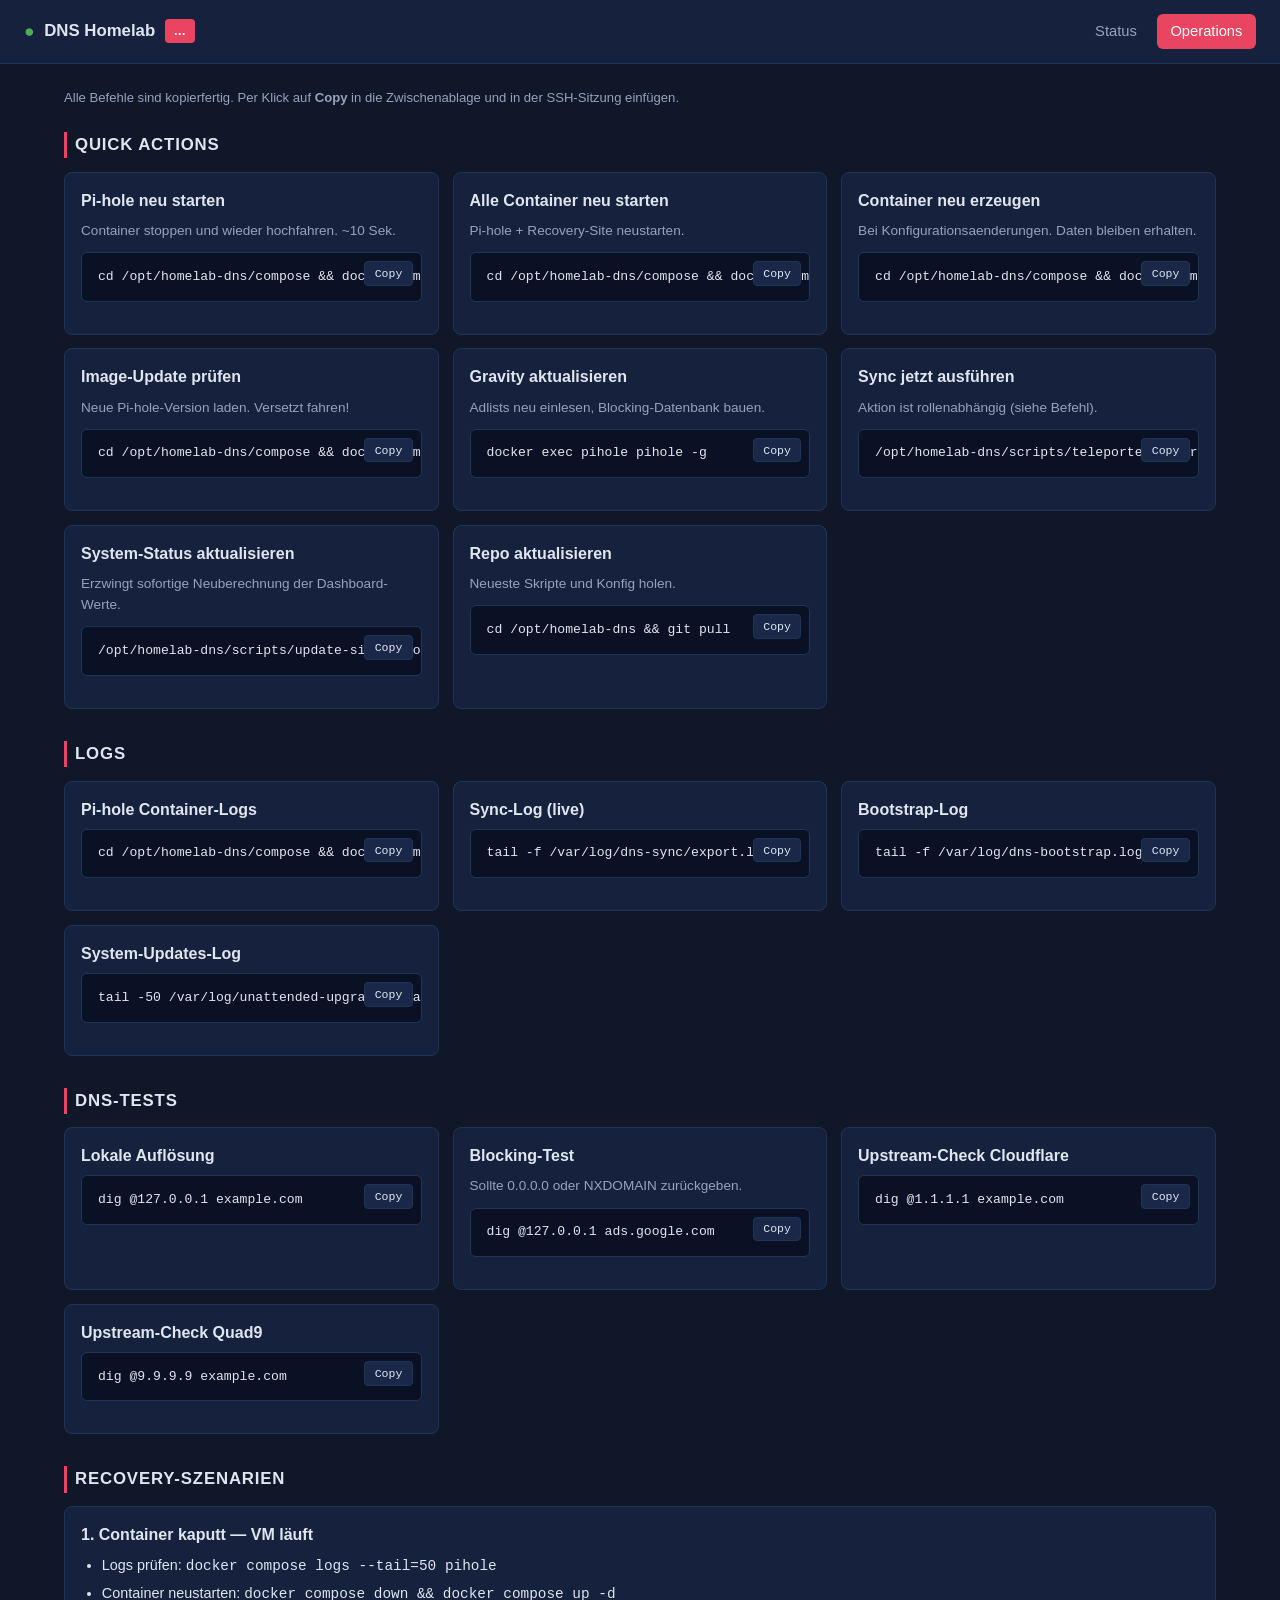
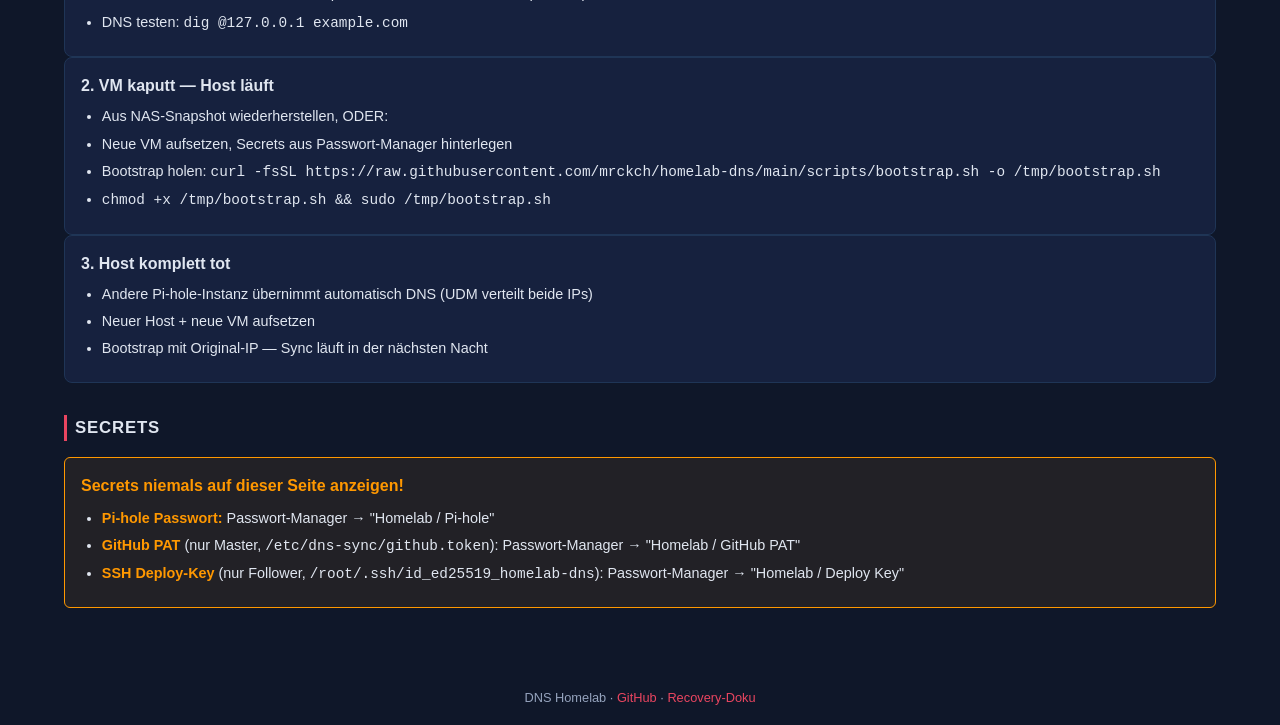
==== recovery-site/ops.html @ 46939794 "Major rewrite: two-phase bootstrap, dns1/dns2 rename, rich dashboard with sparklines, ops page" ====
<!DOCTYPE html>
<html lang="de">
<head>
    <meta charset="UTF-8">
    <meta name="viewport" content="width=device-width, initial-scale=1.0">
    <title>DNS Homelab — Operations</title>
    <link rel="stylesheet" href="style.css">
</head>
<body>

<header class="topbar">
    <div class="brand">
        <span class="brand-mark">●</span>
        <span class="brand-text">DNS Homelab</span>
        <span class="brand-host" id="brand-host">…</span>
    </div>
    <nav>
        <a href="/">Status</a>
        <a href="/ops.html" class="active">Operations</a>
    </nav>
</header>

<main>
    <p class="hint">Alle Befehle sind kopierfertig. Per Klick auf <strong>Copy</strong> in die Zwischenablage und in der SSH-Sitzung einfügen.</p>

    <!-- ───── Quick Actions ───── -->
    <section>
        <h2>Quick Actions</h2>
        <div class="action-grid">
            <div class="action-card">
                <h3>Pi-hole neu starten</h3>
                <p>Container stoppen und wieder hochfahren. ~10 Sek.</p>
                <div class="cmd-block"><code>cd /opt/homelab-dns/compose &amp;&amp; docker compose restart pihole</code><button class="copy-btn" onclick="copyCmd(this)">Copy</button></div>
            </div>
            <div class="action-card">
                <h3>Alle Container neu starten</h3>
                <p>Pi-hole + Recovery-Site neustarten.</p>
                <div class="cmd-block"><code>cd /opt/homelab-dns/compose &amp;&amp; docker compose restart</code><button class="copy-btn" onclick="copyCmd(this)">Copy</button></div>
            </div>
            <div class="action-card">
                <h3>Container neu erzeugen</h3>
                <p>Bei Konfigurationsaenderungen. Daten bleiben erhalten.</p>
                <div class="cmd-block"><code>cd /opt/homelab-dns/compose &amp;&amp; docker compose up -d --force-recreate</code><button class="copy-btn" onclick="copyCmd(this)">Copy</button></div>
            </div>
            <div class="action-card">
                <h3>Image-Update prüfen</h3>
                <p>Neue Pi-hole-Version laden. Versetzt fahren!</p>
                <div class="cmd-block"><code>cd /opt/homelab-dns/compose &amp;&amp; docker compose pull &amp;&amp; docker compose up -d</code><button class="copy-btn" onclick="copyCmd(this)">Copy</button></div>
            </div>
            <div class="action-card">
                <h3>Gravity aktualisieren</h3>
                <p>Adlists neu einlesen, Blocking-Datenbank bauen.</p>
                <div class="cmd-block"><code>docker exec pihole pihole -g</code><button class="copy-btn" onclick="copyCmd(this)">Copy</button></div>
            </div>
            <div class="action-card">
                <h3>Sync jetzt ausführen</h3>
                <p id="sync-desc">Aktion ist rollenabhängig (siehe Befehl).</p>
                <div class="cmd-block"><code id="sync-cmd">/opt/homelab-dns/scripts/teleporter-export.sh</code><button class="copy-btn" onclick="copyCmd(this)">Copy</button></div>
            </div>
            <div class="action-card">
                <h3>System-Status aktualisieren</h3>
                <p>Erzwingt sofortige Neuberechnung der Dashboard-Werte.</p>
                <div class="cmd-block"><code>/opt/homelab-dns/scripts/update-site-info.sh</code><button class="copy-btn" onclick="copyCmd(this)">Copy</button></div>
            </div>
            <div class="action-card">
                <h3>Repo aktualisieren</h3>
                <p>Neueste Skripte und Konfig holen.</p>
                <div class="cmd-block"><code>cd /opt/homelab-dns &amp;&amp; git pull</code><button class="copy-btn" onclick="copyCmd(this)">Copy</button></div>
            </div>
        </div>
    </section>

    <!-- ───── Logs ───── -->
    <section>
        <h2>Logs</h2>
        <div class="action-grid">
            <div class="action-card">
                <h3>Pi-hole Container-Logs</h3>
                <div class="cmd-block"><code>cd /opt/homelab-dns/compose &amp;&amp; docker compose logs -f --tail=100 pihole</code><button class="copy-btn" onclick="copyCmd(this)">Copy</button></div>
            </div>
            <div class="action-card">
                <h3>Sync-Log (live)</h3>
                <div class="cmd-block"><code id="log-cmd">tail -f /var/log/dns-sync/export.log</code><button class="copy-btn" onclick="copyCmd(this)">Copy</button></div>
            </div>
            <div class="action-card">
                <h3>Bootstrap-Log</h3>
                <div class="cmd-block"><code>tail -f /var/log/dns-bootstrap.log</code><button class="copy-btn" onclick="copyCmd(this)">Copy</button></div>
            </div>
            <div class="action-card">
                <h3>System-Updates-Log</h3>
                <div class="cmd-block"><code>tail -50 /var/log/unattended-upgrades/unattended-upgrades.log</code><button class="copy-btn" onclick="copyCmd(this)">Copy</button></div>
            </div>
        </div>
    </section>

    <!-- ───── DNS-Tests ───── -->
    <section>
        <h2>DNS-Tests</h2>
        <div class="action-grid">
            <div class="action-card">
                <h3>Lokale Auflösung</h3>
                <div class="cmd-block"><code>dig @127.0.0.1 example.com</code><button class="copy-btn" onclick="copyCmd(this)">Copy</button></div>
            </div>
            <div class="action-card">
                <h3>Blocking-Test</h3>
                <p>Sollte 0.0.0.0 oder NXDOMAIN zurückgeben.</p>
                <div class="cmd-block"><code>dig @127.0.0.1 ads.google.com</code><button class="copy-btn" onclick="copyCmd(this)">Copy</button></div>
            </div>
            <div class="action-card">
                <h3>Upstream-Check Cloudflare</h3>
                <div class="cmd-block"><code>dig @1.1.1.1 example.com</code><button class="copy-btn" onclick="copyCmd(this)">Copy</button></div>
            </div>
            <div class="action-card">
                <h3>Upstream-Check Quad9</h3>
                <div class="cmd-block"><code>dig @9.9.9.9 example.com</code><button class="copy-btn" onclick="copyCmd(this)">Copy</button></div>
            </div>
        </div>
    </section>

    <!-- ───── Recovery ───── -->
    <section>
        <h2>Recovery-Szenarien</h2>

        <div class="action-card">
            <h3>1. Container kaputt — VM läuft</h3>
            <ul class="compact">
                <li>Logs prüfen: <code>docker compose logs --tail=50 pihole</code></li>
                <li>Container neustarten: <code>docker compose down &amp;&amp; docker compose up -d</code></li>
                <li>DNS testen: <code>dig @127.0.0.1 example.com</code></li>
            </ul>
        </div>

        <div class="action-card">
            <h3>2. VM kaputt — Host läuft</h3>
            <ul class="compact">
                <li>Aus NAS-Snapshot wiederherstellen, ODER:</li>
                <li>Neue VM aufsetzen, Secrets aus Passwort-Manager hinterlegen</li>
                <li>Bootstrap holen: <code>curl -fsSL https://raw.githubusercontent.com/mrckch/homelab-dns/main/scripts/bootstrap.sh -o /tmp/bootstrap.sh</code></li>
                <li><code>chmod +x /tmp/bootstrap.sh &amp;&amp; sudo /tmp/bootstrap.sh</code></li>
            </ul>
        </div>

        <div class="action-card">
            <h3>3. Host komplett tot</h3>
            <ul class="compact">
                <li>Andere Pi-hole-Instanz übernimmt automatisch DNS (UDM verteilt beide IPs)</li>
                <li>Neuer Host + neue VM aufsetzen</li>
                <li>Bootstrap mit Original-IP — Sync läuft in der nächsten Nacht</li>
            </ul>
        </div>
    </section>

    <!-- ───── Secrets ───── -->
    <section>
        <h2>Secrets</h2>
        <div class="warning">
            <strong>Secrets niemals auf dieser Seite anzeigen!</strong>
            <ul class="compact" style="margin-top:0.5rem">
                <li><strong>Pi-hole Passwort:</strong> Passwort-Manager → "Homelab / Pi-hole"</li>
                <li><strong>GitHub PAT</strong> (nur Master, <code>/etc/dns-sync/github.token</code>): Passwort-Manager → "Homelab / GitHub PAT"</li>
                <li><strong>SSH Deploy-Key</strong> (nur Follower, <code>/root/.ssh/id_ed25519_homelab-dns</code>): Passwort-Manager → "Homelab / Deploy Key"</li>
            </ul>
        </div>
    </section>

</main>

<footer>
    <span>DNS Homelab · <a href="https://github.com/mrckch/homelab-dns" target="_blank">GitHub</a> · <a href="https://github.com/mrckch/homelab-dns/blob/main/docs/recovery.md" target="_blank">Recovery-Doku</a></span>
</footer>

<script>
fetch('/system-status.json?_=' + Date.now())
    .then(function (r) { return r.json(); })
    .then(function (d) {
        document.getElementById('brand-host').textContent = d.hostname || '–';
        var role = d.role;
        if (role === 'master') {
            document.getElementById('sync-cmd').textContent = '/opt/homelab-dns/scripts/teleporter-export.sh';
            document.getElementById('log-cmd').textContent  = 'tail -f /var/log/dns-sync/export.log';
            document.getElementById('sync-desc').textContent = 'Master: Export erzwingen, Push auf GitHub.';
        } else if (role === 'follower') {
            document.getElementById('sync-cmd').textContent = '/opt/homelab-dns/scripts/teleporter-import.sh';
            document.getElementById('log-cmd').textContent  = 'tail -f /var/log/dns-sync/import.log';
            document.getElementById('sync-desc').textContent = 'Follower: Pull von GitHub, Import in Pi-hole.';
        }
    })
    .catch(function () {});

function copyCmd(btn) {
    var code = btn.parentElement.querySelector('code');
    var text = code.textContent;
    if (navigator.clipboard) {
        navigator.clipboard.writeText(text).then(function () {
            btn.textContent = 'Kopiert!';
            btn.classList.add('copied');
            setTimeout(function () { btn.textContent = 'Copy'; btn.classList.remove('copied'); }, 1500);
        });
    } else {
        var r = document.createRange();
        r.selectNodeContents(code);
        var s = window.getSelection();
        s.removeAllRanges();
        s.addRange(r);
        document.execCommand('copy');
        s.removeAllRanges();
        btn.textContent = 'Kopiert!';
        btn.classList.add('copied');
        setTimeout(function () { btn.textContent = 'Copy'; btn.classList.remove('copied'); }, 1500);
    }
}
</script>
</body>
</html>
---- recovery-site/style.css ----
:root {
    --bg: #0f1729;
    --surface: #16213e;
    --surface-2: #1a2748;
    --border: #1f3556;
    --text: #e0e6f0;
    --text-muted: #95a3bd;
    --accent: #e94560;
    --accent-hover: #ff6b81;
    --code-bg: #0a1124;
    --green: #4caf50;
    --orange: #ff9800;
    --red: #f44336;
    --blue: #5bc0eb;
}

* { margin: 0; padding: 0; box-sizing: border-box; }

html, body {
    background: var(--bg);
    color: var(--text);
    font-family: -apple-system, BlinkMacSystemFont, "Segoe UI", Roboto, sans-serif;
    line-height: 1.55;
    min-height: 100vh;
}

.topbar {
    background: var(--surface);
    border-bottom: 1px solid var(--border);
    padding: 0.85rem 1.5rem;
    display: flex;
    align-items: center;
    justify-content: space-between;
    flex-wrap: wrap;
    position: sticky;
    top: 0;
    z-index: 10;
}
.brand {
    display: flex;
    align-items: center;
    gap: 0.6rem;
    font-size: 1.05rem;
}
.brand-mark {
    color: var(--green);
    font-size: 1.1rem;
    animation: pulse 2s ease-in-out infinite;
}
@keyframes pulse {
    0%, 100% { opacity: 1; }
    50%      { opacity: 0.4; }
}
.brand-text { font-weight: 600; }
.brand-host {
    background: var(--accent);
    color: white;
    padding: 0.15rem 0.55rem;
    border-radius: 4px;
    font-size: 0.78rem;
    font-weight: bold;
    letter-spacing: 0.05em;
}
.topbar nav { display: flex; gap: 0.4rem; }
.topbar nav a {
    color: var(--text-muted);
    text-decoration: none;
    padding: 0.4rem 0.85rem;
    border-radius: 6px;
    font-size: 0.92rem;
    font-weight: 500;
}
.topbar nav a:hover {
    background: var(--surface-2);
    color: var(--text);
}
.topbar nav a.active {
    background: var(--accent);
    color: white;
}

main {
    max-width: 1200px;
    margin: 0 auto;
    padding: 1.5rem;
}

.hint {
    color: var(--text-muted);
    font-size: 0.82rem;
    margin-bottom: 1.5rem;
}

section { margin-bottom: 2rem; }

h2 {
    color: var(--text);
    font-size: 1.05rem;
    font-weight: 600;
    margin-bottom: 0.85rem;
    padding-left: 0.5rem;
    border-left: 3px solid var(--accent);
    text-transform: uppercase;
    letter-spacing: 0.05em;
}

.grid {
    display: grid;
    gap: 0.85rem;
}
.grid-2 { grid-template-columns: repeat(auto-fit, minmax(280px, 1fr)); }
.grid-3 { grid-template-columns: repeat(auto-fit, minmax(220px, 1fr)); }
.grid-4 { grid-template-columns: repeat(auto-fit, minmax(200px, 1fr)); }

.card {
    background: var(--surface);
    border: 1px solid var(--border);
    border-radius: 8px;
    padding: 1.1rem;
    transition: border-color 0.2s;
}
.card:hover { border-color: var(--accent); }
.card.no-pad { padding: 0; overflow: hidden; }

.card-label {
    color: var(--text-muted);
    font-size: 0.75rem;
    text-transform: uppercase;
    letter-spacing: 0.06em;
    margin-bottom: 0.4rem;
}
.card-value {
    font-size: 1.5rem;
    font-weight: 700;
    line-height: 1.2;
}
.card-value-sm {
    font-size: 1.05rem;
    font-weight: 600;
}
.card-sub {
    color: var(--text-muted);
    font-size: 0.78rem;
    margin-top: 0.3rem;
}

.bar {
    margin-top: 0.7rem;
    background: var(--code-bg);
    border-radius: 3px;
    height: 6px;
    overflow: hidden;
}
.bar-fill {
    height: 100%;
    border-radius: 3px;
    transition: width 0.5s, background-color 0.5s;
    width: 0%;
    background: var(--green);
}

.row {
    display: flex;
    justify-content: space-between;
    align-items: center;
    padding: 0.55rem 0;
    border-bottom: 1px solid var(--border);
}
.row:last-child { border-bottom: none; }
.label { color: var(--text-muted); font-size: 0.88rem; }
.value { font-weight: 600; font-size: 0.92rem; text-align: right; }

.table {
    width: 100%;
    border-collapse: collapse;
    font-size: 0.88rem;
}
.table th, .table td {
    padding: 0.7rem 1rem;
    text-align: left;
    border-bottom: 1px solid var(--border);
}
.table th {
    background: var(--surface-2);
    color: var(--text-muted);
    font-size: 0.72rem;
    text-transform: uppercase;
    letter-spacing: 0.06em;
    font-weight: 600;
}
.table tbody tr:last-child td { border-bottom: none; }
.table tbody tr:hover { background: var(--surface-2); }

.badge {
    display: inline-block;
    padding: 0.18rem 0.55rem;
    border-radius: 4px;
    font-size: 0.75rem;
    font-weight: 600;
    line-height: 1.4;
}
.badge-ok    { background: rgba(76, 175, 80, 0.18);  color: var(--green); }
.badge-warn  { background: rgba(255, 152, 0, 0.18);  color: var(--orange); }
.badge-error { background: rgba(244, 67, 54, 0.18);  color: var(--red); }
.badge-info  { background: rgba(91, 192, 235, 0.18); color: var(--blue); }

.mono {
    font-family: "Cascadia Code", "Fira Code", "Consolas", monospace;
    font-size: 0.83rem;
}

a { color: var(--accent); text-decoration: none; }
a:hover { color: var(--accent-hover); text-decoration: underline; }

.log {
    background: var(--code-bg);
    border: 1px solid var(--border);
    border-radius: 6px;
    padding: 1rem;
    font-family: "Cascadia Code", "Fira Code", monospace;
    font-size: 0.82rem;
    color: var(--text);
    overflow-x: auto;
    white-space: pre-wrap;
    word-break: break-word;
}

footer {
    max-width: 1200px;
    margin: 0 auto;
    padding: 1.5rem;
    color: var(--text-muted);
    font-size: 0.8rem;
    text-align: center;
}

/* ── Operations Page ── */
.cmd-block {
    position: relative;
    background: var(--code-bg);
    border: 1px solid var(--border);
    border-radius: 6px;
    padding: 0.85rem 4rem 0.85rem 1rem;
    margin: 0.4rem 0 1rem;
    font-family: "Cascadia Code", "Fira Code", monospace;
    font-size: 0.82rem;
    overflow-x: auto;
}
.cmd-block code { color: var(--text); white-space: pre; }
.copy-btn {
    position: absolute;
    top: 0.5rem;
    right: 0.5rem;
    background: var(--surface-2);
    color: var(--text);
    border: 1px solid var(--border);
    border-radius: 4px;
    padding: 0.3rem 0.6rem;
    cursor: pointer;
    font-size: 0.72rem;
    font-family: inherit;
}
.copy-btn:hover { background: var(--accent); border-color: var(--accent); }
.copy-btn.copied { background: var(--green); border-color: var(--green); color: white; }

.action-grid {
    display: grid;
    grid-template-columns: repeat(auto-fit, minmax(280px, 1fr));
    gap: 0.85rem;
    margin-bottom: 1rem;
}
.action-card {
    background: var(--surface);
    border: 1px solid var(--border);
    border-radius: 8px;
    padding: 1rem;
}
.action-card h3 {
    font-size: 1rem;
    margin-bottom: 0.4rem;
}
.action-card p {
    color: var(--text-muted);
    font-size: 0.85rem;
    margin-bottom: 0.7rem;
}

.warning {
    background: rgba(255, 152, 0, 0.08);
    border: 1px solid var(--orange);
    border-radius: 6px;
    padding: 1rem;
    margin: 1rem 0;
}
.warning strong { color: var(--orange); }

ul.compact { padding-left: 1.3rem; margin: 0.4rem 0; }
ul.compact li { margin: 0.3rem 0; font-size: 0.9rem; }
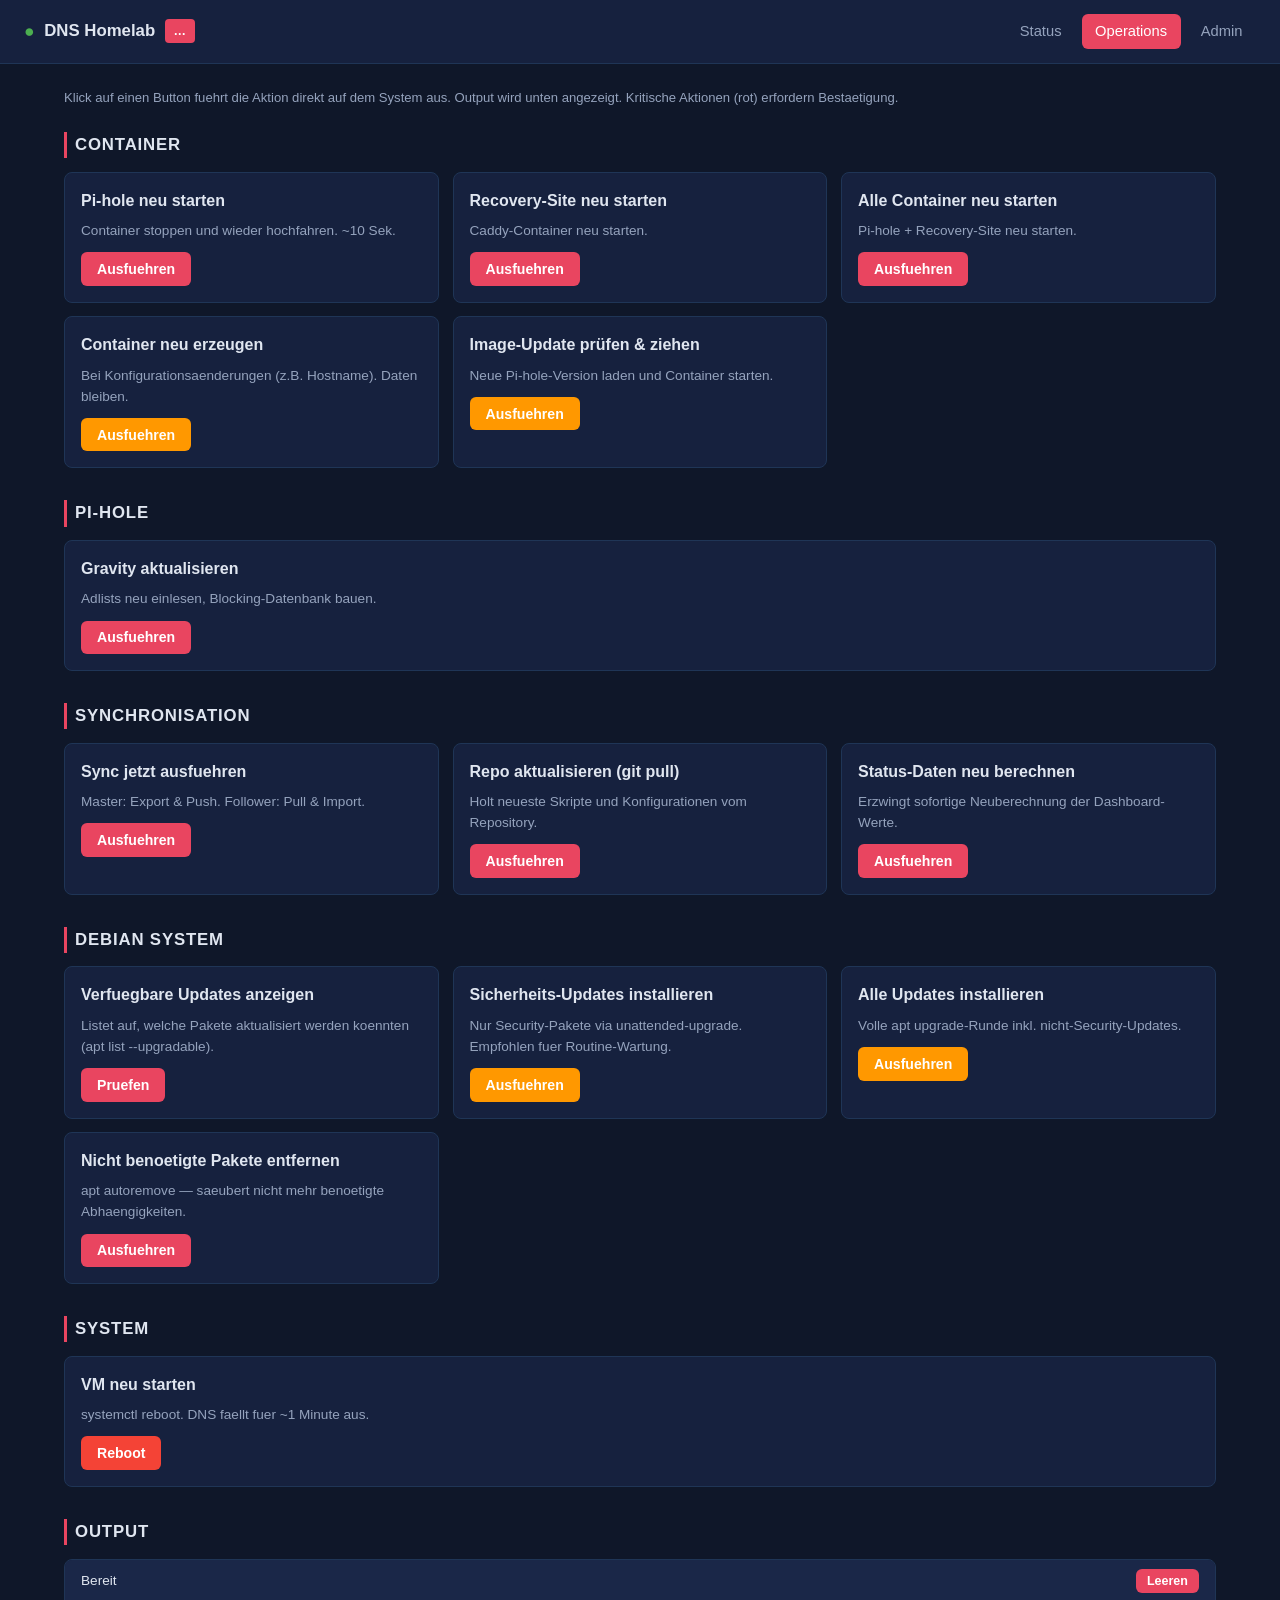
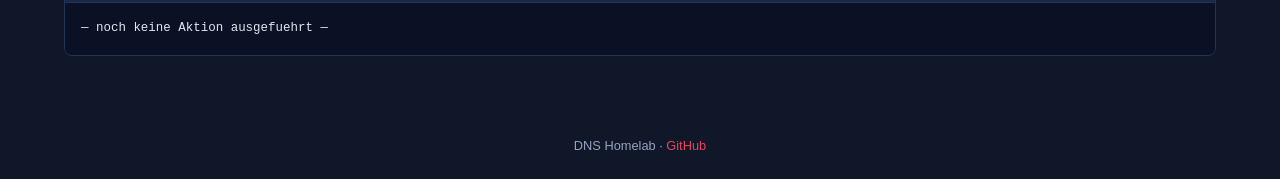
==== commit e02592a5: "Add executable API: FastAPI service + Caddy proxy + ops buttons + admin auth UI - api/server.py: Fas" ====
--- a/recovery-site/ops.html
+++ b/recovery-site/ops.html
@@ -17,198 +17,138 @@
     <nav>
         <a href="/">Status</a>
         <a href="/ops.html" class="active">Operations</a>
+        <a href="/admin.html">Admin</a>
     </nav>
 </header>
 
 <main>
-    <p class="hint">Alle Befehle sind kopierfertig. Per Klick auf <strong>Copy</strong> in die Zwischenablage und in der SSH-Sitzung einfügen.</p>
+    <p class="hint">Klick auf einen Button fuehrt die Aktion direkt auf dem System aus.
+    Output wird unten angezeigt. Kritische Aktionen (rot) erfordern Bestaetigung.</p>
 
-    <!-- ───── Quick Actions ───── -->
+    <!-- ───── Container ───── -->
     <section>
-        <h2>Quick Actions</h2>
+        <h2>Container</h2>
         <div class="action-grid">
             <div class="action-card">
                 <h3>Pi-hole neu starten</h3>
                 <p>Container stoppen und wieder hochfahren. ~10 Sek.</p>
-                <div class="cmd-block"><code>cd /opt/homelab-dns/compose &amp;&amp; docker compose restart pihole</code><button class="copy-btn" onclick="copyCmd(this)">Copy</button></div>
+                <button class="btn" data-action="restart-pihole">Ausfuehren</button>
+            </div>
+            <div class="action-card">
+                <h3>Recovery-Site neu starten</h3>
+                <p>Caddy-Container neu starten.</p>
+                <button class="btn" data-action="restart-recovery">Ausfuehren</button>
             </div>
             <div class="action-card">
                 <h3>Alle Container neu starten</h3>
-                <p>Pi-hole + Recovery-Site neustarten.</p>
-                <div class="cmd-block"><code>cd /opt/homelab-dns/compose &amp;&amp; docker compose restart</code><button class="copy-btn" onclick="copyCmd(this)">Copy</button></div>
+                <p>Pi-hole + Recovery-Site neu starten.</p>
+                <button class="btn" data-action="restart-all">Ausfuehren</button>
             </div>
             <div class="action-card">
                 <h3>Container neu erzeugen</h3>
-                <p>Bei Konfigurationsaenderungen. Daten bleiben erhalten.</p>
-                <div class="cmd-block"><code>cd /opt/homelab-dns/compose &amp;&amp; docker compose up -d --force-recreate</code><button class="copy-btn" onclick="copyCmd(this)">Copy</button></div>
+                <p>Bei Konfigurationsaenderungen (z.B. Hostname). Daten bleiben.</p>
+                <button class="btn btn-warn" data-action="recreate-all" data-confirm="Container werden neu erzeugt. Kurzer DNS-Ausfall.">Ausfuehren</button>
             </div>
             <div class="action-card">
-                <h3>Image-Update prüfen</h3>
-                <p>Neue Pi-hole-Version laden. Versetzt fahren!</p>
-                <div class="cmd-block"><code>cd /opt/homelab-dns/compose &amp;&amp; docker compose pull &amp;&amp; docker compose up -d</code><button class="copy-btn" onclick="copyCmd(this)">Copy</button></div>
-            </div>
-            <div class="action-card">
-                <h3>Gravity aktualisieren</h3>
-                <p>Adlists neu einlesen, Blocking-Datenbank bauen.</p>
-                <div class="cmd-block"><code>docker exec pihole pihole -g</code><button class="copy-btn" onclick="copyCmd(this)">Copy</button></div>
-            </div>
-            <div class="action-card">
-                <h3>Sync jetzt ausführen</h3>
-                <p id="sync-desc">Aktion ist rollenabhängig (siehe Befehl).</p>
-                <div class="cmd-block"><code id="sync-cmd">/opt/homelab-dns/scripts/teleporter-export.sh</code><button class="copy-btn" onclick="copyCmd(this)">Copy</button></div>
-            </div>
-            <div class="action-card">
-                <h3>System-Status aktualisieren</h3>
-                <p>Erzwingt sofortige Neuberechnung der Dashboard-Werte.</p>
-                <div class="cmd-block"><code>/opt/homelab-dns/scripts/update-site-info.sh</code><button class="copy-btn" onclick="copyCmd(this)">Copy</button></div>
-            </div>
-            <div class="action-card">
-                <h3>Repo aktualisieren</h3>
-                <p>Neueste Skripte und Konfig holen.</p>
-                <div class="cmd-block"><code>cd /opt/homelab-dns &amp;&amp; git pull</code><button class="copy-btn" onclick="copyCmd(this)">Copy</button></div>
+                <h3>Image-Update prüfen &amp; ziehen</h3>
+                <p>Neue Pi-hole-Version laden und Container starten.</p>
+                <button class="btn btn-warn" data-action="pull-images" data-confirm="Neue Images werden geladen und Container neu gestartet.">Ausfuehren</button>
             </div>
         </div>
     </section>
 
-    <!-- ───── Logs ───── -->
+    <!-- ───── Pi-hole ───── -->
     <section>
-        <h2>Logs</h2>
+        <h2>Pi-hole</h2>
         <div class="action-grid">
             <div class="action-card">
-                <h3>Pi-hole Container-Logs</h3>
-                <div class="cmd-block"><code>cd /opt/homelab-dns/compose &amp;&amp; docker compose logs -f --tail=100 pihole</code><button class="copy-btn" onclick="copyCmd(this)">Copy</button></div>
-            </div>
-            <div class="action-card">
-                <h3>Sync-Log (live)</h3>
-                <div class="cmd-block"><code id="log-cmd">tail -f /var/log/dns-sync/export.log</code><button class="copy-btn" onclick="copyCmd(this)">Copy</button></div>
-            </div>
-            <div class="action-card">
-                <h3>Bootstrap-Log</h3>
-                <div class="cmd-block"><code>tail -f /var/log/dns-bootstrap.log</code><button class="copy-btn" onclick="copyCmd(this)">Copy</button></div>
-            </div>
-            <div class="action-card">
-                <h3>System-Updates-Log</h3>
-                <div class="cmd-block"><code>tail -50 /var/log/unattended-upgrades/unattended-upgrades.log</code><button class="copy-btn" onclick="copyCmd(this)">Copy</button></div>
+                <h3>Gravity aktualisieren</h3>
+                <p>Adlists neu einlesen, Blocking-Datenbank bauen.</p>
+                <button class="btn" data-action="update-gravity">Ausfuehren</button>
             </div>
         </div>
     </section>
 
-    <!-- ───── DNS-Tests ───── -->
+    <!-- ───── Sync ───── -->
     <section>
-        <h2>DNS-Tests</h2>
+        <h2>Synchronisation</h2>
         <div class="action-grid">
             <div class="action-card">
-                <h3>Lokale Auflösung</h3>
-                <div class="cmd-block"><code>dig @127.0.0.1 example.com</code><button class="copy-btn" onclick="copyCmd(this)">Copy</button></div>
+                <h3>Sync jetzt ausfuehren</h3>
+                <p id="sync-desc">Master: Export &amp; Push. Follower: Pull &amp; Import.</p>
+                <button class="btn" data-action="run-sync">Ausfuehren</button>
             </div>
             <div class="action-card">
-                <h3>Blocking-Test</h3>
-                <p>Sollte 0.0.0.0 oder NXDOMAIN zurückgeben.</p>
-                <div class="cmd-block"><code>dig @127.0.0.1 ads.google.com</code><button class="copy-btn" onclick="copyCmd(this)">Copy</button></div>
+                <h3>Repo aktualisieren (git pull)</h3>
+                <p>Holt neueste Skripte und Konfigurationen vom Repository.</p>
+                <button class="btn" data-action="git-pull">Ausfuehren</button>
             </div>
             <div class="action-card">
-                <h3>Upstream-Check Cloudflare</h3>
-                <div class="cmd-block"><code>dig @1.1.1.1 example.com</code><button class="copy-btn" onclick="copyCmd(this)">Copy</button></div>
-            </div>
-            <div class="action-card">
-                <h3>Upstream-Check Quad9</h3>
-                <div class="cmd-block"><code>dig @9.9.9.9 example.com</code><button class="copy-btn" onclick="copyCmd(this)">Copy</button></div>
+                <h3>Status-Daten neu berechnen</h3>
+                <p>Erzwingt sofortige Neuberechnung der Dashboard-Werte.</p>
+                <button class="btn" data-action="refresh-status">Ausfuehren</button>
             </div>
         </div>
     </section>
 
-    <!-- ───── Recovery ───── -->
+    <!-- ───── Debian System ───── -->
     <section>
-        <h2>Recovery-Szenarien</h2>
-
-        <div class="action-card">
-            <h3>1. Container kaputt — VM läuft</h3>
-            <ul class="compact">
-                <li>Logs prüfen: <code>docker compose logs --tail=50 pihole</code></li>
-                <li>Container neustarten: <code>docker compose down &amp;&amp; docker compose up -d</code></li>
-                <li>DNS testen: <code>dig @127.0.0.1 example.com</code></li>
-            </ul>
-        </div>
-
-        <div class="action-card">
-            <h3>2. VM kaputt — Host läuft</h3>
-            <ul class="compact">
-                <li>Aus NAS-Snapshot wiederherstellen, ODER:</li>
-                <li>Neue VM aufsetzen, Secrets aus Passwort-Manager hinterlegen</li>
-                <li>Bootstrap holen: <code>curl -fsSL https://raw.githubusercontent.com/mrckch/homelab-dns/main/scripts/bootstrap.sh -o /tmp/bootstrap.sh</code></li>
-                <li><code>chmod +x /tmp/bootstrap.sh &amp;&amp; sudo /tmp/bootstrap.sh</code></li>
-            </ul>
-        </div>
-
-        <div class="action-card">
-            <h3>3. Host komplett tot</h3>
-            <ul class="compact">
-                <li>Andere Pi-hole-Instanz übernimmt automatisch DNS (UDM verteilt beide IPs)</li>
-                <li>Neuer Host + neue VM aufsetzen</li>
-                <li>Bootstrap mit Original-IP — Sync läuft in der nächsten Nacht</li>
-            </ul>
+        <h2>Debian System</h2>
+        <div class="action-grid">
+            <div class="action-card">
+                <h3>Verfuegbare Updates anzeigen</h3>
+                <p>Listet auf, welche Pakete aktualisiert werden koennten (apt list --upgradable).</p>
+                <button class="btn" data-action="apt-list-upgradable">Pruefen</button>
+            </div>
+            <div class="action-card">
+                <h3>Sicherheits-Updates installieren</h3>
+                <p>Nur Security-Pakete via unattended-upgrade. Empfohlen fuer Routine-Wartung.</p>
+                <button class="btn btn-warn" data-action="apt-upgrade-security" data-confirm="Sicherheits-Updates werden installiert. Kann mehrere Minuten dauern.">Ausfuehren</button>
+            </div>
+            <div class="action-card">
+                <h3>Alle Updates installieren</h3>
+                <p>Volle apt upgrade-Runde inkl. nicht-Security-Updates.</p>
+                <button class="btn btn-warn" data-action="apt-upgrade-all" data-confirm="ALLE verfuegbaren Pakete werden aktualisiert. Bis zu 30 Minuten.">Ausfuehren</button>
+            </div>
+            <div class="action-card">
+                <h3>Nicht benoetigte Pakete entfernen</h3>
+                <p>apt autoremove — saeubert nicht mehr benoetigte Abhaengigkeiten.</p>
+                <button class="btn" data-action="apt-autoremove">Ausfuehren</button>
+            </div>
         </div>
     </section>
 
-    <!-- ───── Secrets ───── -->
+    <!-- ───── System Danger ───── -->
     <section>
-        <h2>Secrets</h2>
-        <div class="warning">
-            <strong>Secrets niemals auf dieser Seite anzeigen!</strong>
-            <ul class="compact" style="margin-top:0.5rem">
-                <li><strong>Pi-hole Passwort:</strong> Passwort-Manager → "Homelab / Pi-hole"</li>
-                <li><strong>GitHub PAT</strong> (nur Master, <code>/etc/dns-sync/github.token</code>): Passwort-Manager → "Homelab / GitHub PAT"</li>
-                <li><strong>SSH Deploy-Key</strong> (nur Follower, <code>/root/.ssh/id_ed25519_homelab-dns</code>): Passwort-Manager → "Homelab / Deploy Key"</li>
-            </ul>
+        <h2>System</h2>
+        <div class="action-grid">
+            <div class="action-card">
+                <h3>VM neu starten</h3>
+                <p>systemctl reboot. DNS faellt fuer ~1 Minute aus.</p>
+                <button class="btn btn-danger" data-action="reboot" data-confirm="Die VM wird neu gestartet. DNS faellt fuer ca. 1 Min aus. Sicher?">Reboot</button>
+            </div>
+        </div>
+    </section>
+
+    <!-- ───── Output ───── -->
+    <section>
+        <h2>Output</h2>
+        <div class="output-card">
+            <div class="output-header">
+                <span id="output-status">Bereit</span>
+                <button class="btn btn-small" id="output-clear">Leeren</button>
+            </div>
+            <pre class="output" id="output">— noch keine Aktion ausgefuehrt —</pre>
         </div>
     </section>
 
 </main>
 
 <footer>
-    <span>DNS Homelab · <a href="https://github.com/mrckch/homelab-dns" target="_blank">GitHub</a> · <a href="https://github.com/mrckch/homelab-dns/blob/main/docs/recovery.md" target="_blank">Recovery-Doku</a></span>
+    <span>DNS Homelab · <a href="https://github.com/mrckch/homelab-dns" target="_blank">GitHub</a></span>
 </footer>
 
-<script>
-fetch('/system-status.json?_=' + Date.now())
-    .then(function (r) { return r.json(); })
-    .then(function (d) {
-        document.getElementById('brand-host').textContent = d.hostname || '–';
-        var role = d.role;
-        if (role === 'master') {
-            document.getElementById('sync-cmd').textContent = '/opt/homelab-dns/scripts/teleporter-export.sh';
-            document.getElementById('log-cmd').textContent  = 'tail -f /var/log/dns-sync/export.log';
-            document.getElementById('sync-desc').textContent = 'Master: Export erzwingen, Push auf GitHub.';
-        } else if (role === 'follower') {
-            document.getElementById('sync-cmd').textContent = '/opt/homelab-dns/scripts/teleporter-import.sh';
-            document.getElementById('log-cmd').textContent  = 'tail -f /var/log/dns-sync/import.log';
-            document.getElementById('sync-desc').textContent = 'Follower: Pull von GitHub, Import in Pi-hole.';
-        }
-    })
-    .catch(function () {});
-
-function copyCmd(btn) {
-    var code = btn.parentElement.querySelector('code');
-    var text = code.textContent;
-    if (navigator.clipboard) {
-        navigator.clipboard.writeText(text).then(function () {
-            btn.textContent = 'Kopiert!';
-            btn.classList.add('copied');
-            setTimeout(function () { btn.textContent = 'Copy'; btn.classList.remove('copied'); }, 1500);
-        });
-    } else {
-        var r = document.createRange();
-        r.selectNodeContents(code);
-        var s = window.getSelection();
-        s.removeAllRanges();
-        s.addRange(r);
-        document.execCommand('copy');
-        s.removeAllRanges();
-        btn.textContent = 'Kopiert!';
-        btn.classList.add('copied');
-        setTimeout(function () { btn.textContent = 'Copy'; btn.classList.remove('copied'); }, 1500);
-    }
-}
-</script>
+<script src="api.js"></script>
+<script src="ops.js"></script>
 </body>
 </html>
--- a/recovery-site/style.css
+++ b/recovery-site/style.css
@@ -296,3 +296,105 @@
 
 ul.compact { padding-left: 1.3rem; margin: 0.4rem 0; }
 ul.compact li { margin: 0.3rem 0; font-size: 0.9rem; }
+
+/* ── Buttons ── */
+.btn {
+    background: var(--accent);
+    color: white;
+    border: none;
+    padding: 0.55rem 1rem;
+    border-radius: 6px;
+    font-size: 0.88rem;
+    font-weight: 600;
+    cursor: pointer;
+    font-family: inherit;
+    transition: background 0.15s, transform 0.1s;
+}
+.btn:hover:not(:disabled) { background: var(--accent-hover); }
+.btn:active:not(:disabled) { transform: scale(0.97); }
+.btn:disabled { opacity: 0.5; cursor: not-allowed; }
+.btn-warn { background: var(--orange); }
+.btn-warn:hover:not(:disabled) { background: #ffb74d; }
+.btn-danger { background: var(--red); }
+.btn-danger:hover:not(:disabled) { background: #ef5350; }
+.btn-small { padding: 0.3rem 0.7rem; font-size: 0.78rem; }
+.btn-running {
+    background: var(--blue) !important;
+    animation: pulse-btn 1.2s ease-in-out infinite;
+}
+@keyframes pulse-btn {
+    0%, 100% { opacity: 1; }
+    50%      { opacity: 0.6; }
+}
+
+/* ── Output panel ── */
+.output-card {
+    background: var(--surface);
+    border: 1px solid var(--border);
+    border-radius: 8px;
+    overflow: hidden;
+}
+.output-header {
+    display: flex;
+    justify-content: space-between;
+    align-items: center;
+    padding: 0.6rem 1rem;
+    background: var(--surface-2);
+    border-bottom: 1px solid var(--border);
+    font-size: 0.85rem;
+}
+.output {
+    background: var(--code-bg);
+    padding: 1rem;
+    margin: 0;
+    font-family: "Cascadia Code", "Fira Code", monospace;
+    font-size: 0.78rem;
+    color: var(--text);
+    max-height: 500px;
+    overflow: auto;
+    white-space: pre-wrap;
+    word-break: break-word;
+}
+.status-running { color: var(--blue); font-weight: 600; }
+.status-ok      { color: var(--green); font-weight: 600; }
+.status-error   { color: var(--red); font-weight: 600; }
+
+/* ── Forms ── */
+.form-row {
+    margin-bottom: 0.85rem;
+    display: flex;
+    flex-direction: column;
+}
+.form-row label {
+    color: var(--text-muted);
+    font-size: 0.78rem;
+    text-transform: uppercase;
+    letter-spacing: 0.05em;
+    margin-bottom: 0.3rem;
+}
+.form-row input {
+    background: var(--code-bg);
+    border: 1px solid var(--border);
+    border-radius: 6px;
+    padding: 0.55rem 0.75rem;
+    color: var(--text);
+    font-size: 0.92rem;
+    font-family: inherit;
+}
+.form-row input:focus {
+    outline: none;
+    border-color: var(--accent);
+}
+.form-actions {
+    display: flex;
+    gap: 0.6rem;
+    margin-top: 1rem;
+}
+.form-msg {
+    margin-top: 0.85rem;
+    font-size: 0.85rem;
+    min-height: 1.2em;
+}
+.msg-ok    { color: var(--green); }
+.msg-error { color: var(--red); }
+.msg-info  { color: var(--blue); }
